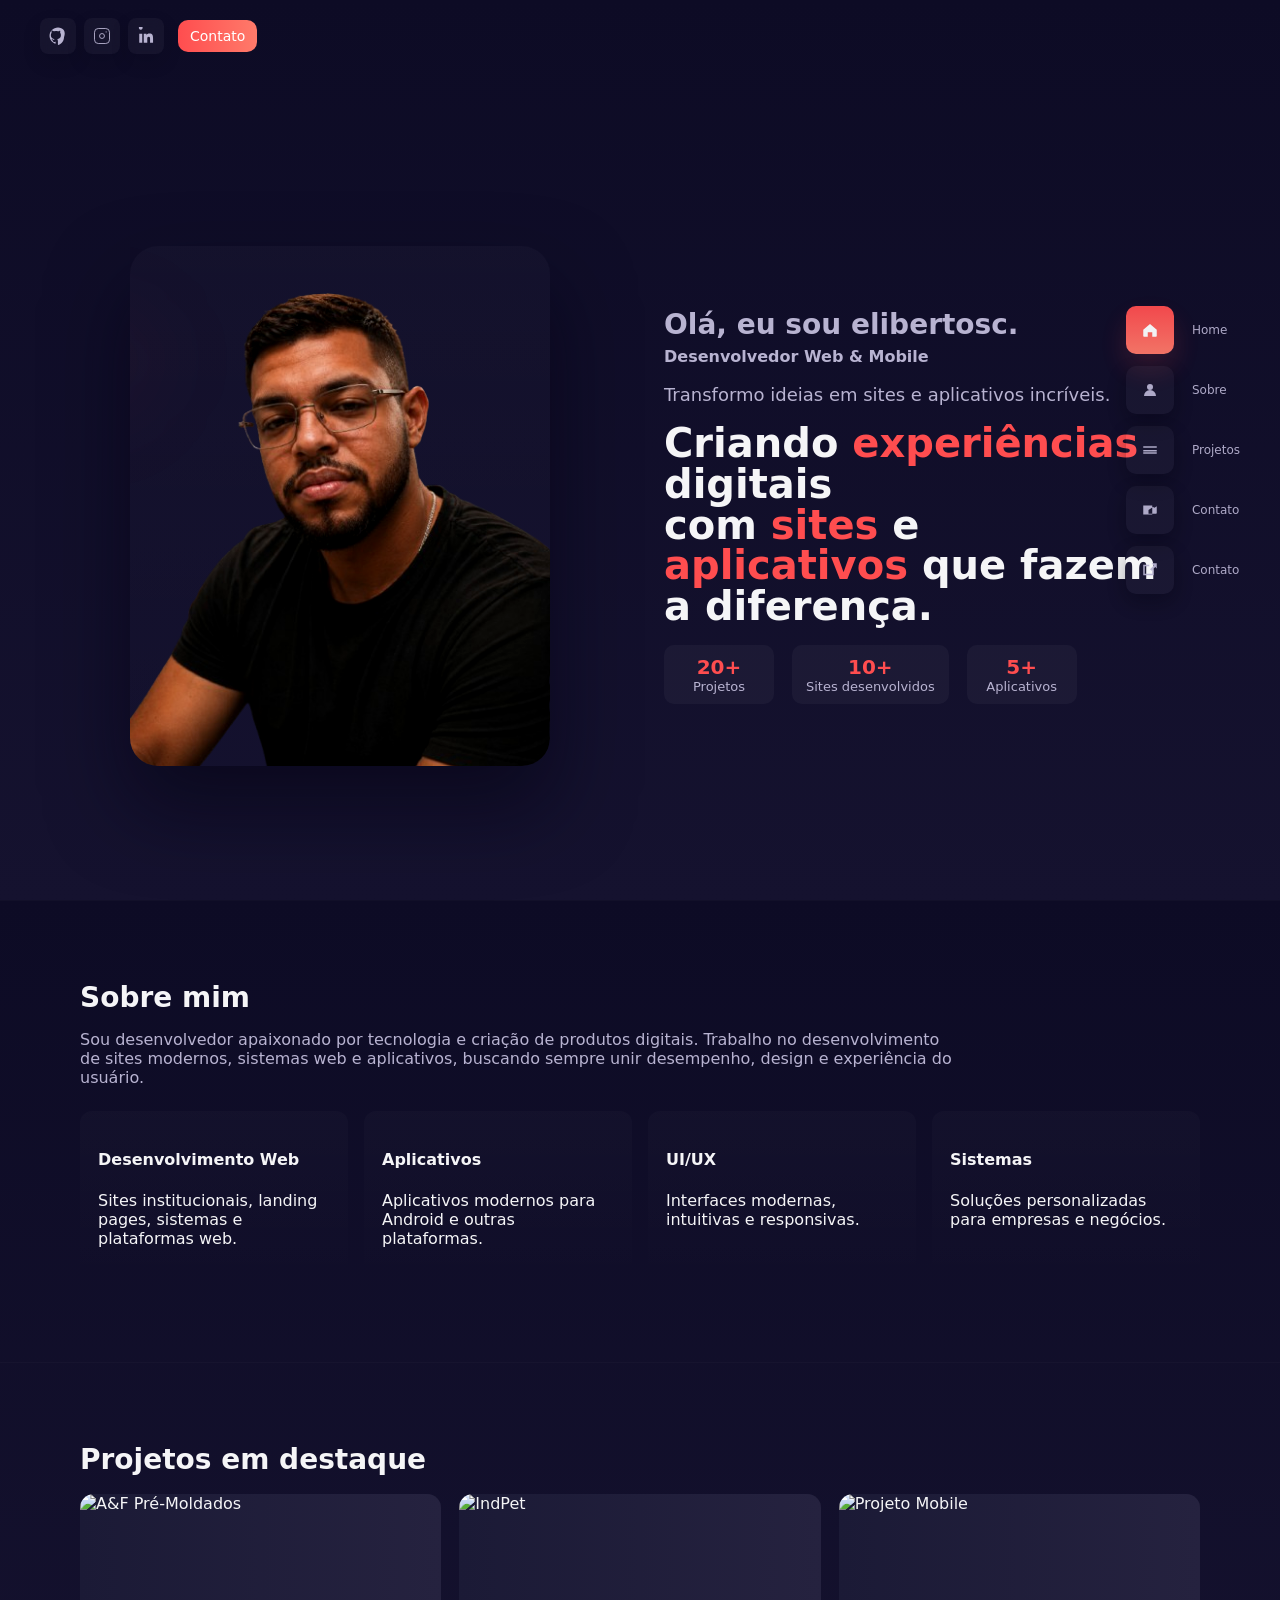
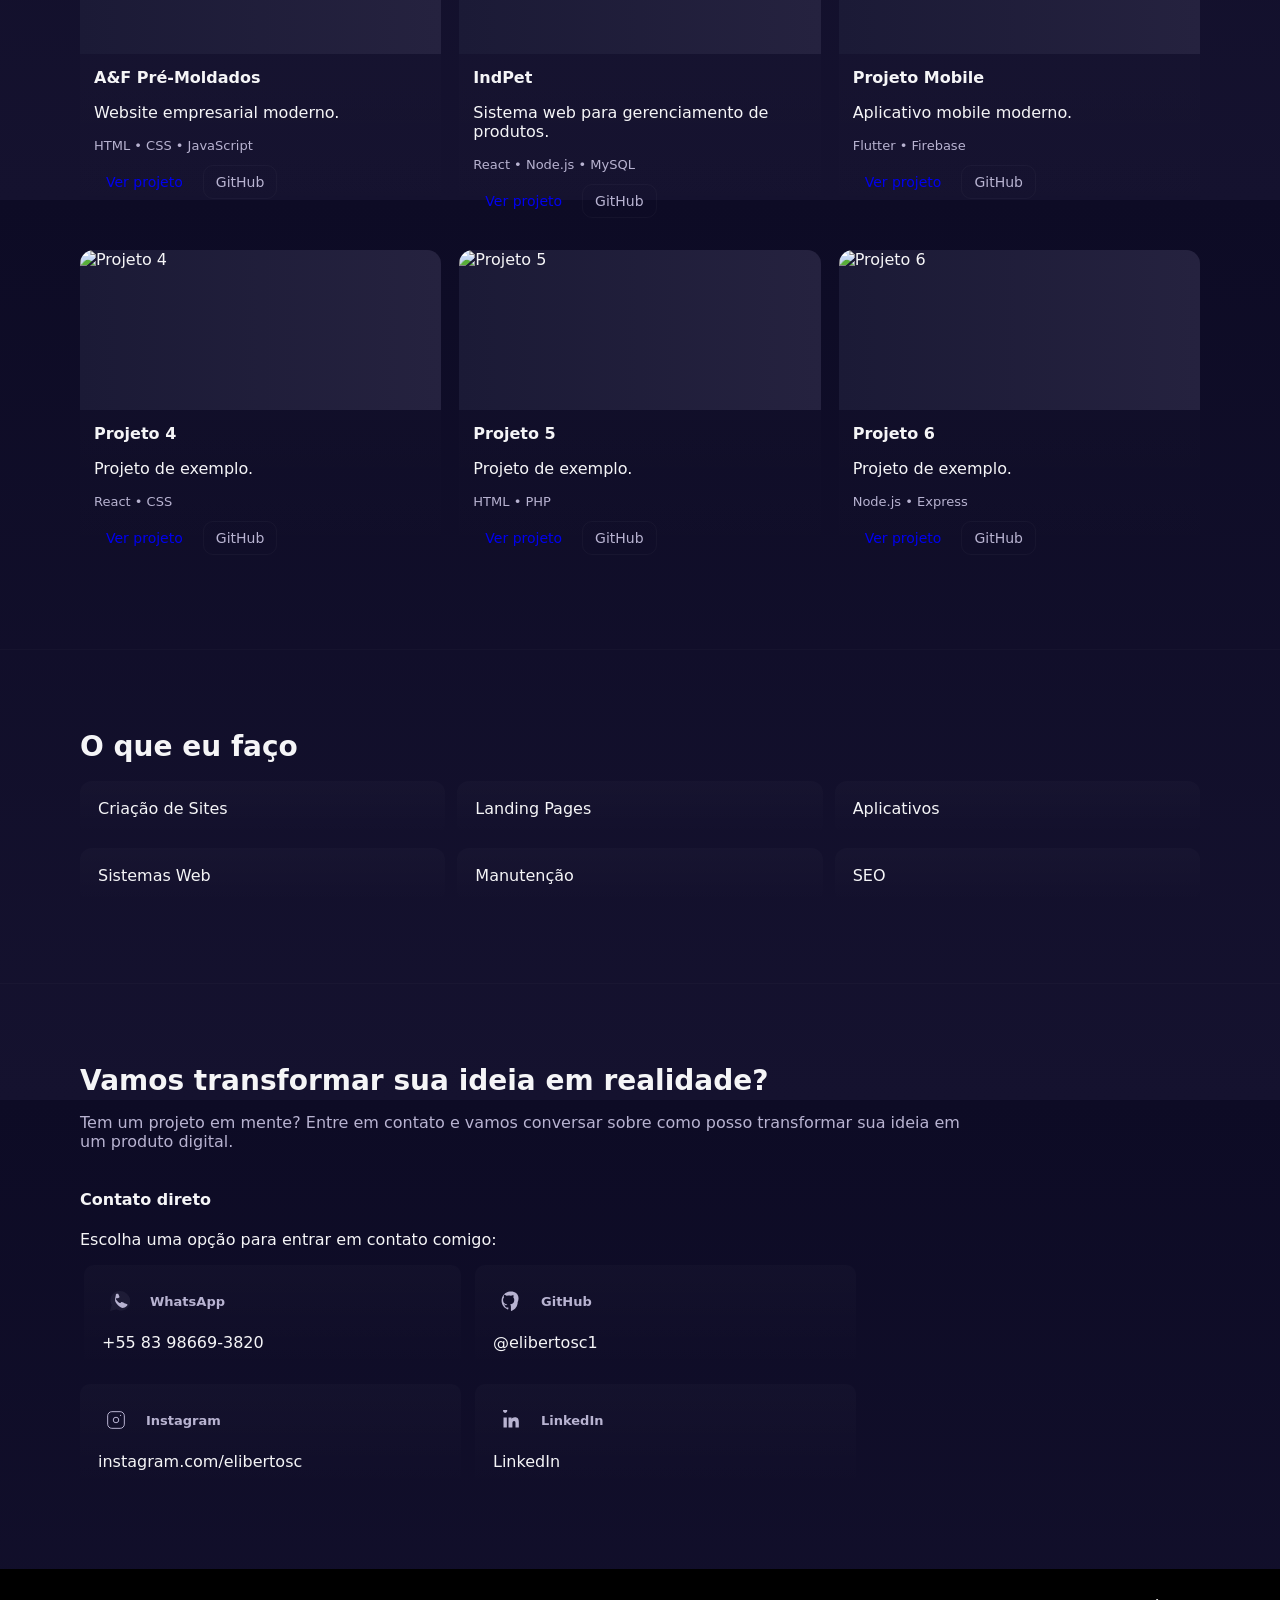
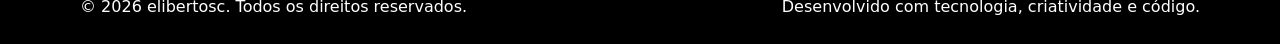
==== index.html @ f14c7ffb "Add files via upload" ====
<!doctype html>
<html lang="pt-BR">
<head>
  <meta charset="utf-8" />
  <meta name="viewport" content="width=device-width,initial-scale=1" />
  <title>elibertosc — Desenvolvedor Web & Mobile</title>
  <meta name="description" content="Portfólio de elibertosc — desenvolvimento web e mobile. Sites, aplicações e soluções digitais." />
  <link rel="icon" href="assets/favicon.ico">
  <link rel="stylesheet" href="style.css?v=1.1">
</head>
<body>
  <!-- Top bar / social -->
  <header class="topbar">
    
      <nav class="socials" aria-label="Redes sociais">
      <!-- Editar links no script.js ou diretamente aqui -->
      <a href="https://github.com/elibertosc1" class="icon" id="github" aria-label="GitHub">
        <svg width="18" height="18" viewBox="0 0 24 24" fill="none" xmlns="http://www.w3.org/2000/svg">
          <path d="M12 .5C5.6.5.7 5.4.7 11.8c0 4.8 3.1 8.9 7.4 10.4.5.1.7-.2.7-.5v-1.9c-3 .6-3.7-1.3-3.7-1.3-.5-1.3-1.2-1.7-1.2-1.7-1-.7.1-.7.1-.7 1.1.1 1.7 1.1 1.7 1.1 1 .1 1.5-.8 1.8-1.2-2.4-.3-5-1.2-5-5.4 0-1.2.4-2.1 1.1-2.9-.1-.3-.5-1.5.1-3.1 0 0 .9-.3 2.9 1.1a9.9 9.9 0 012.6-.4c.9 0 1.8.1 2.6.4 2-.1 2.9-1.1 2.9-1.1.6 1.6.2 2.8.1 3.1.7.8 1.1 1.7 1.1 2.9 0 4.2-2.6 5.1-5 5.4.6.5 1 1.5 1 3v4.4c0 .3.2.6.7.5 4.3-1.5 7.4-5.6 7.4-10.4C23.3 5.4 18.4.5 12 .5z" fill="currentColor"/>
        </svg>
        <span class="sr-only">GitHub</span>
      </a>
      <a href="https://instagram.com/elibertosc" class="icon" id="instagram" aria-label="Instagram">
        <svg width="18" height="18" viewBox="0 0 24 24" fill="none" xmlns="http://www.w3.org/2000/svg">
          <path d="M7 2h10a5 5 0 015 5v10a5 5 0 01-5 5H7a5 5 0 01-5-5V7a5 5 0 015-5z" stroke="currentColor" stroke-width="1.2" fill="none"/>
          <path d="M12 8.7a3.3 3.3 0 100 6.6 3.3 3.3 0 000-6.6z" stroke="currentColor" stroke-width="1.2" fill="none"/>
          <circle cx="17.5" cy="6.5" r=".7" fill="currentColor"/>
        </svg>
        <span class="sr-only">Instagram</span>
      </a>
      <a href="#" class="icon" id="linkedin" aria-label="LinkedIn">
        <svg width="18" height="18" viewBox="0 0 24 24" fill="none" xmlns="http://www.w3.org/2000/svg">
          <path d="M4.98 3.5a2.5 2.5 0 11.02 0zM3 9h4v12H3z" fill="currentColor"/>
          <path d="M9 9h3.6v1.6h.1c.5-.9 1.9-1.8 3.9-1.8 4.1 0 4.8 2.7 4.8 6.1V21h-4v-5.1c0-1.2 0-2.8-1.7-2.8-1.7 0-2 1.3-2 2.7V21H9V9z" fill="currentColor"/>
        </svg>
        <span class="sr-only">LinkedIn</span>
      </a>
      <a href="#contact" class="btn primary small" id="contactBtn">Contato</a>
    </nav>
  </header>

  <!-- Vertical navigation (right) -->
  <nav class="vertical-nav" id="verticalNav">
    <ul>
      <li data-target="home" class="active">
        <div class="nav-glass">
          <span class="nav-icon" aria-hidden="true">
            <!-- Home SVG -->
            <svg width="18" height="18" viewBox="0 0 24 24" fill="none" xmlns="http://www.w3.org/2000/svg">
              <path d="M3 11.5L12 4l9 7.5V20a1 1 0 01-1 1h-5v-6H9v6H4a1 1 0 01-1-1v-8.5z" fill="currentColor"/>
            </svg>
          </span>
        </div>
        <span class="label">Home</span>
      </li>
      <li data-target="about">
        <div class="nav-glass">
          <span class="nav-icon" aria-hidden="true">
            <!-- User SVG -->
            <svg width="18" height="18" viewBox="0 0 24 24" fill="none" xmlns="http://www.w3.org/2000/svg">
              <path d="M12 12a4 4 0 100-8 4 4 0 000 8zM4 20a8 8 0 0116 0" fill="currentColor"/>
            </svg>
          </span>
        </div>
        <span class="label">Sobre</span>
      </li>
      <li data-target="projects">
        <div class="nav-glass">
          <span class="nav-icon" aria-hidden="true">
            <!-- Projects SVG -->
            <svg width="18" height="18" viewBox="0 0 24 24" fill="none" xmlns="http://www.w3.org/2000/svg">
              <path d="M3 7h18v2H3V7zm0 8h18v2H3v-2zM3 12h18v2H3v-2z" fill="currentColor"/>
            </svg>
          </span>
        </div>
        <span class="label">Projetos</span>
      </li>
      <li data-target="contact">
        <div class="nav-glass">
          <span class="nav-icon" aria-hidden="true">
            <!-- Contact SVG -->
            <svg width="18" height="18" viewBox="0 0 24 24" fill="none" xmlns="http://www.w3.org/2000/svg">
              <path d="M21 8V7l-3 2-2-1-6 4v5h10a1 1 0 001-1v-6zM3 6h12v12H3z" fill="currentColor"/>
            </svg>
          </span>
        </div>
        <span class="label">Contato</span>
      </li>
      <li data-target="contact">
        <div class="nav-glass">
          <span class="nav-icon" aria-hidden="true">
            <!-- External SVG (duplicate contact) -->
            <svg width="18" height="18" viewBox="0 0 24 24" fill="none" xmlns="http://www.w3.org/2000/svg">
              <path d="M14 3h7v7l-2-2-5 5-2-2 5-5-2-2zM3 5h8v2H5v10h10v-6h2v8H3V5z" fill="currentColor"/>
            </svg>
          </span>
        </div>
        <span class="label">Contato</span>
      </li>
    </ul>
    <button class="nav-toggle" id="navToggle">≡</button>
  </nav>

  <main>
    <!-- HERO -->
    <section id="home" class="hero">
      <div class="hero-left">
        <!-- Coloque aqui sua foto: substitua assets/images/dev-photo.svg pela sua foto (mesmo nome preferido). -->
      <div class="photo-wrap">
        <img src="assets/images/foto2.png" alt="Foto de elibertosc" id="devPhoto">
      </div>
      </div>
      <div class="hero-right">
        <h1 class="hello">Olá, eu sou <strong>elibertosc</strong>.</h1>
        <h2 class="subtitle">Desenvolvedor Web & Mobile</h2>
        <p class="lead">Transformo ideias em sites e aplicativos incríveis.</p>

        <h3 class="impact">Criando <span class="accent">experiências</span> digitais<br>com <span class="accent">sites</span> e <span class="accent">aplicativos</span> que fazem a diferença.</h3>

        <!-- CTAs removed as requested -->

        <div class="counters">
          <div class="counter" data-target="20"><strong class="num">20+</strong><span>Projetos</span></div>
          <div class="counter" data-target="10"><strong class="num">10+</strong><span>Sites desenvolvidos</span></div>
          <div class="counter" data-target="5"><strong class="num">5+</strong><span>Aplicativos</span></div>
        </div>
      </div>
    </section>

    <!-- ABOUT -->
    <section id="about" class="section about">
      <h2 class="section-title">Sobre mim</h2>
      <p class="section-lead">Sou desenvolvedor apaixonado por tecnologia e criação de produtos digitais. Trabalho no desenvolvimento de sites modernos, sistemas web e aplicativos, buscando sempre unir desempenho, design e experiência do usuário.</p>

      <div class="about-cards">
        <article class="card">
          <h4>Desenvolvimento Web</h4>
          <p>Sites institucionais, landing pages, sistemas e plataformas web.</p>
        </article>
        <article class="card">
          <h4>Aplicativos</h4>
          <p>Aplicativos modernos para Android e outras plataformas.</p>
        </article>
        <article class="card">
          <h4>UI/UX</h4>
          <p>Interfaces modernas, intuitivas e responsivas.</p>
        </article>
        <article class="card">
          <h4>Sistemas</h4>
          <p>Soluções personalizadas para empresas e negócios.</p>
        </article>
      </div>
    </section>

    <!-- SKILLS removed as requested -->

    <!-- PROJECTS -->
    <section id="projects" class="section projects">
      <h2 class="section-title">Projetos em destaque</h2>
      <div class="projects-grid">
        <!-- Projetos de exemplo - edite facilmente -->
        <article class="project-card">
          <img src="assets/images/project-1.svg" alt="A&F Pré-Moldados" loading="lazy">
          <div class="project-body">
            <h4>A&F Pré-Moldados</h4>
            <p>Website empresarial moderno.</p>
            <div class="tech">HTML • CSS • JavaScript</div>
            <div class="project-actions">
              <a href="#" class="btn small">Ver projeto</a>
              <a href="#" class="btn ghost small">GitHub</a>
            </div>
          </div>
        </article>

        <article class="project-card">
          <img src="assets/images/project-2.svg" alt="IndPet" loading="lazy">
          <div class="project-body">
            <h4>IndPet</h4>
            <p>Sistema web para gerenciamento de produtos.</p>
            <div class="tech">React • Node.js • MySQL</div>
            <div class="project-actions">
              <a href="#" class="btn small">Ver projeto</a>
              <a href="#" class="btn ghost small">GitHub</a>
            </div>
          </div>
        </article>

        <article class="project-card">
          <img src="assets/images/project-3.svg" alt="Projeto Mobile" loading="lazy">
          <div class="project-body">
            <h4>Projeto Mobile</h4>
            <p>Aplicativo mobile moderno.</p>
            <div class="tech">Flutter • Firebase</div>
            <div class="project-actions">
              <a href="#" class="btn small">Ver projeto</a>
              <a href="#" class="btn ghost small">GitHub</a>
            </div>
          </div>
        </article>

        <article class="project-card">
          <img src="assets/images/project-4.svg" alt="Projeto 4" loading="lazy">
          <div class="project-body">
            <h4>Projeto 4</h4>
            <p>Projeto de exemplo.</p>
            <div class="tech">React • CSS</div>
            <div class="project-actions">
              <a href="#" class="btn small">Ver projeto</a>
              <a href="#" class="btn ghost small">GitHub</a>
            </div>
          </div>
        </article>

        <article class="project-card">
          <img src="assets/images/project-5.svg" alt="Projeto 5" loading="lazy">
          <div class="project-body">
            <h4>Projeto 5</h4>
            <p>Projeto de exemplo.</p>
            <div class="tech">HTML • PHP</div>
            <div class="project-actions">
              <a href="#" class="btn small">Ver projeto</a>
              <a href="#" class="btn ghost small">GitHub</a>
            </div>
          </div>
        </article>

        <article class="project-card">
          <img src="assets/images/project-6.svg" alt="Projeto 6" loading="lazy">
          <div class="project-body">
            <h4>Projeto 6</h4>
            <p>Projeto de exemplo.</p>
            <div class="tech">Node.js • Express</div>
            <div class="project-actions">
              <a href="#" class="btn small">Ver projeto</a>
              <a href="#" class="btn ghost small">GitHub</a>
            </div>
          </div>
        </article>

      </div>
    </section>

    <!-- EXPERIENCE removed as requested -->

    <!-- SERVICES -->
    <section id="services" class="section services">
      <h2 class="section-title">O que eu faço</h2>
      <div class="services-grid">
        <div class="service card">Criação de Sites</div>
        <div class="service card">Landing Pages</div>
        <div class="service card">Aplicativos</div>
        <div class="service card">Sistemas Web</div>
        <div class="service card">Manutenção</div>
        <div class="service card">SEO</div>
      </div>
    </section>

    <!-- CONTACT -->
    <section id="contact" class="section contact">
      <h2 class="section-title">Vamos transformar sua ideia em realidade?</h2>
      <p class="section-lead">Tem um projeto em mente? Entre em contato e vamos conversar sobre como posso transformar sua ideia em um produto digital.</p>

      <div class="contact-wrap">
        <div class="contact-links">
          <h4>Contato direto</h4>
          <p>Escolha uma opção para entrar em contato comigo:</p>
          <div class="contact-buttons">
            <ul class="contacts-list">
              <li class="contact-item whatsapp">
                <a class="contact-link" href="https://wa.me/5583986693820" aria-label="WhatsApp: +55 83 98669-3820">
                  <div class="contact-head">
                    <span class="contact-icon" aria-hidden="true">
                      <!-- WhatsApp SVG -->
                      <svg width="20" height="20" viewBox="0 0 24 24" fill="none" xmlns="http://www.w3.org/2000/svg">
                        <path d="M20.5 3.5C18.2 1.2 15.1 0 11.7 0 5.5 0 .6 4.9 .6 11.1c0 1.9.5 3.7 1.6 5.3L0 24l7.9-2.1c1.5 1 3.3 1.6 5.3 1.6 6.2 0 11.1-4.9 11.1-11.1 0-3.4-1.2-6.5-3.9-8.9z" fill="currentColor" opacity=".08"/>
                        <path d="M17.2 14.6c-.4-.2-2.4-1.2-2.8-1.3-.4-.1-.7-.2-1 .2l-1 .9c-.1.1-.3.2-.5.1-1-.5-3-1.7-4.9-4.6-.4-.6.4-1.1.9-1.3.3-.1.6-.1.9 0 .3 0 .6.1.8.1.2 0 .4-.1.5-.2.1-.1 1-.8 1.1-.9.2-.2.3-.4.1-.8-.1-.3-.9-2.1-1.2-2.9-.3-.8-.6-.7-.9-.7-.2 0-.5 0-.7 0-.3 0-.9.1-1.4.6C6.9 6.3 6 8.4 6 10.6c0 2.2 1.4 4.6 3.9 6.9 2.6 2.4 4.6 3.1 6.8 2.6 2.2-.5 3.5-2.1 3.9-2.6.4-.6.4-1 .3-1.2-.1-.2-.4-.4-.8-.6z" fill="currentColor"/>
                      </svg>
                    </span>
                    <div class="contact-label">WhatsApp</div>
                  </div>
                  <div class="contact-value">+55 83 98669-3820</div>
                </a>
              </li>

              <li class="contact-item">
                <a class="contact-link" href="https://github.com/elibertosc1" aria-label="GitHub: elibertosc1">
                  <div class="contact-head">
                    <span class="contact-icon" aria-hidden="true">
                      <!-- GitHub SVG -->
                      <svg width="20" height="20" viewBox="0 0 24 24" fill="none" xmlns="http://www.w3.org/2000/svg">
                        <path d="M12 .5C5.6.5.7 5.4.7 11.8c0 4.8 3.1 8.9 7.4 10.4.5.1.7-.2.7-.5v-1.9c-3 .6-3.7-1.3-3.7-1.3-.5-1.3-1.2-1.7-1.2-1.7-1-.7.1-.7.1-.7 1.1.1 1.7 1.1 1.7 1.1 1 .1 1.5-.8 1.8-1.2-2.4-.3-5-1.2-5-5.4 0-1.2.4-2.1 1.1-2.9-.1-.3-.5-1.5.1-3.1 0 0 .9-.3 2.9 1.1a9.9 9.9 0 012.6-.4c.9 0 1.8.1 2.6.4 2-.1 2.9-1.1 2.9-1.1.6 1.6.2 2.8.1 3.1.7.8 1.1 1.7 1.1 2.9 0 4.2-2.6 5.1-5 5.4.6.5 1 1.5 1 3v4.4c0 .3.2.6.7.5 4.3-1.5 7.4-5.6 7.4-10.4C23.3 5.4 18.4.5 12 .5z" fill="currentColor"/>
                      </svg>
                    </span>
                    <div class="contact-label">GitHub</div>
                  </div>
                  <div class="contact-value">@elibertosc1</div>
                </a>
              </li>

              <li class="contact-item">
                <a class="contact-link" href="https://instagram.com/elibertosc" aria-label="Instagram: instagram.com/elibertosc">
                  <div class="contact-head">
                    <span class="contact-icon" aria-hidden="true">
                      <!-- Instagram SVG -->
                      <svg width="20" height="20" viewBox="0 0 24 24" fill="none" xmlns="http://www.w3.org/2000/svg">
                        <path d="M7 2h10a5 5 0 015 5v10a5 5 0 01-5 5H7a5 5 0 01-5-5V7a5 5 0 015-5z" stroke="currentColor" stroke-width="1.2" fill="none"/>
                        <path d="M12 8.7a3.3 3.3 0 100 6.6 3.3 3.3 0 000-6.6z" stroke="currentColor" stroke-width="1.2" fill="none"/>
                        <circle cx="17.5" cy="6.5" r=".7" fill="currentColor"/>
                      </svg>
                    </span>
                    <div class="contact-label">Instagram</div>
                  </div>
                  <div class="contact-value">instagram.com/elibertosc</div>
                </a>
              </li>

              <li class="contact-item">
                <a class="contact-link" href="#" aria-label="LinkedIn">
                  <div class="contact-head">
                    <span class="contact-icon" aria-hidden="true">
                      <!-- LinkedIn SVG -->
                      <svg width="20" height="20" viewBox="0 0 24 24" fill="none" xmlns="http://www.w3.org/2000/svg">
                        <path d="M4.98 3.5a2.5 2.5 0 11.02 0zM3 9h4v12H3z" fill="currentColor"/>
                        <path d="M9 9h3.6v1.6h.1c.5-.9 1.9-1.8 3.9-1.8 4.1 0 4.8 2.7 4.8 6.1V21h-4v-5.1c0-1.2 0-2.8-1.7-2.8-1.7 0-2 1.3-2 2.7V21H9V9z" fill="currentColor"/>
                      </svg>
                    </span>
                    <div class="contact-label">LinkedIn</div>
                  </div>
                  <div class="contact-value">LinkedIn</div>
                </a>
              </li>

              
            </ul>
          </div>
          
        </div>
      </div>
    </section>

  </main>

  <footer class="site-footer">
    <div>© 2026 elibertosc. Todos os direitos reservados.</div>
    <div>Desenvolvido com tecnologia, criatividade e código.</div>
  </footer>

  <script src="script.js"></script>
</body>
</html>
---- style.css ----
:root{
  --bg:#0D0B25;
  --bg-2:#15122F;
  --text:#F5F5F7;
  --muted:#B8B3D1;
  --accent:#FF4D4F; /* coral/red */
  --glass: rgba(255,255,255,0.04);
}
*{box-sizing:border-box}
html,body{height:100%;margin:0;font-family:Inter,system-ui,Segoe UI,Roboto,Helvetica,Arial;background:linear-gradient(180deg,var(--bg),var(--bg-2));color:var(--text);-webkit-font-smoothing:antialiased}
.topbar{display:flex;justify-content:space-between;align-items:center;padding:18px 40px;position:relative;z-index:40}
.topbar .brand{font-weight:700;letter-spacing:0.4px}
.socials{display:flex;gap:8px;align-items:center}
.socials .icon{color:var(--muted);text-decoration:none;font-size:13px;display:inline-flex;align-items:center;justify-content:center;width:36px;height:36px;border-radius:8px;background:var(--glass);backdrop-filter:blur(6px);-webkit-backdrop-filter:blur(6px);box-shadow:0 8px 18px rgba(3,4,18,0.16);padding:6px}
.socials .icon svg{width:18px;height:18px}
.sr-only{position:absolute!important;height:1px;width:1px;overflow:hidden;clip:rect(1px,1px,1px,1px);white-space:nowrap}
.socials .btn{margin-left:6px}

/* Vertical nav */
.vertical-nav{position:fixed;right:24px;top:50%;transform:translateY(-50%);z-index:50;background:transparent;padding:8px;border-radius:28px}
.vertical-nav ul{list-style:none;margin:0;padding:8px;display:flex;flex-direction:column;gap:12px}
.vertical-nav li{display:flex;align-items:center;gap:10px;cursor:pointer;transition:all .28s ease;opacity:0.95}
.vertical-nav li:hover{opacity:1}
.nav-glass{width:48px;height:48px;border-radius:10px;display:inline-flex;align-items:center;justify-content:center;background:var(--glass);backdrop-filter:blur(6px);-webkit-backdrop-filter:blur(6px);box-shadow:0 8px 20px rgba(3,4,18,0.35);transition:all .18s ease}
.nav-icon{display:inline-flex;align-items:center;justify-content:center;color:var(--muted)}
.vertical-nav .label{font-size:12px;color:var(--muted);padding-left:8px;opacity:1;transition:opacity .18s ease,transform .18s ease;transform:none}
.vertical-nav li.active .nav-glass{background:linear-gradient(180deg,var(--accent),#ff7a6a);box-shadow:0 14px 30px rgba(255,77,79,0.18)}
.vertical-nav li.active .nav-icon{color:#fff}
.vertical-nav li:hover .nav-glass{transform:translateY(-4px);background:linear-gradient(180deg,rgba(255,255,255,0.03),transparent)}
.vertical-nav li:hover .nav-icon{color:var(--accent)}
.vertical-nav li:hover .label{opacity:1;transform:translateX(0)}
.vertical-nav .nav-toggle{display:none}

/* HERO */
.hero{display:grid;grid-template-columns:520px 1fr;gap:40px;padding:120px 80px 80px;align-items:center;min-height:92vh}
.hero-left{display:flex;justify-content:center;align-items:center}
.photo-wrap{position:relative;width:420px;height:520px;border-radius:28px;overflow:hidden;box-shadow:0 40px 80px rgba(5,4,20,.6);background:linear-gradient(180deg,rgba(255,255,255,0.02),transparent)}
.photo-wrap picture, .photo-wrap img{display:block;width:100%;height:100%}
.photo-wrap img{width:100%;height:100%;object-fit:cover;display:block;transform:translateY(0);transition:transform .8s ease,filter .4s ease,opacity .4s ease}
.photo-wrap img.processed{filter:contrast(1.04) saturate(1.06) brightness(1.02);opacity:1}
.photo-mask{position:absolute;inset:0;border-radius:28px;pointer-events:none;background:linear-gradient(180deg,rgba(10,8,30,0),rgba(5,4,20,0.22));mix-blend-mode:multiply}
.photo-wrap::after{content:'';position:absolute;left:-20%;top:10%;width:60%;height:60%;background:radial-gradient(circle at 20% 20%, rgba(255,77,79,0.06), transparent 30%);filter:blur(42px);transform:translateZ(0);pointer-events:none}
.photo-glow{position:absolute;inset:auto  -60px -40px auto;width:220px;height:220px;background:radial-gradient(circle at 30% 30%, rgba(255,77,79,0.12), transparent 40%);filter:blur(28px);pointer-events:none}

.hero-right{padding:24px}
.hello{font-size:28px;margin:0;color:var(--muted)}
.subtitle{font-size:16px;margin:6px 0 16px;color:var(--muted)}
.lead{font-size:18px;color:var(--muted);max-width:520px}
.impact{font-size:40px;line-height:1.02;margin:18px 0;font-weight:700}
.impact .accent{color:var(--accent)}

.hero-cta{display:flex;gap:14px;margin:20px 0}
.btn{display:inline-flex;align-items:center;gap:8px;padding:12px 18px;border-radius:10px;text-decoration:none;cursor:pointer;border:none}
.btn.primary{background:linear-gradient(90deg,var(--accent),#ff7a6a);color:#fff}
.btn.outline{background:transparent;border:1px solid rgba(255,255,255,0.06);color:var(--text)}
.btn.small{padding:8px 12px;font-size:14px}
.btn.ghost{background:transparent;color:var(--muted);border:1px solid rgba(255,255,255,0.03)}

.counters{display:flex;gap:18px;margin-top:16px}
.counter{background:var(--glass);padding:10px 14px;border-radius:10px;text-align:center;min-width:110px}
.counter .num{display:block;font-size:20px;color:var(--accent)}
.counter span{display:block;color:var(--muted);font-size:13px}

/* SECTIONS */
.section{padding:80px 80px;border-top:1px solid rgba(255,255,255,0.02)}
.section-title{font-size:28px;margin:0 0 14px}
.section-lead{color:var(--muted);max-width:880px}

.about-cards{display:grid;grid-template-columns:repeat(4,1fr);gap:16px;margin-top:24px}
.card{background:linear-gradient(180deg,rgba(255,255,255,0.02),transparent);padding:18px;border-radius:12px}

.skills-grid{display:flex;flex-wrap:wrap;gap:12px;margin-top:20px}
.skill{background:rgba(255,255,255,0.03);padding:10px 12px;border-radius:10px;color:var(--muted)}

.projects-grid{display:grid;grid-template-columns:repeat(3,1fr);gap:18px;margin-top:18px}
.project-card{background:linear-gradient(180deg,rgba(255,255,255,0.02),transparent);border-radius:14px;overflow:hidden;display:flex;flex-direction:column}
.project-card img{width:100%;height:160px;object-fit:cover;background:linear-gradient(90deg,#1b1a36,#25223f)}
.project-body{padding:14px}
.project-body h4{margin:0 0 6px}
.tech{color:var(--muted);font-size:13px;margin-top:8px}
.project-actions{display:flex;gap:8px;margin-top:12px}

.timeline{display:flex;flex-direction:column;gap:14px}
.timeline-item{background:linear-gradient(180deg,rgba(255,255,255,0.02),transparent);padding:14px;border-radius:10px}
.period{font-weight:700;color:var(--muted)}
.role{font-size:16px;margin-top:6px}

.services-grid{display:grid;grid-template-columns:repeat(3,1fr);gap:12px;margin-top:18px}
.service.card{padding:18px;border-radius:12px}

.contact-wrap{display:grid;grid-template-columns:1fr 320px;gap:24px;margin-top:18px}
.contact-form label{display:block;margin-bottom:10px}
.contact-form input,.contact-form textarea{width:100%;padding:10px;border-radius:8px;border:1px solid rgba(255,255,255,0.04);background:transparent;color:var(--text)}

/* Contacts list (vertical, professional) */
.contacts-list{list-style:none;margin:12px 0 0;padding:0;display:flex;flex-direction:column;gap:12px}
.contact-item{background:transparent;padding:0;border-radius:10px}
.contact-item.whatsapp{border-left:4px solid transparent}
.contact-link{display:flex;flex-direction:column;gap:8px;padding:14px;border-radius:10px;background:linear-gradient(180deg,rgba(255,255,255,0.02),transparent);transition:all .2s ease;color:inherit;text-decoration:none}
.contact-link{opacity:0;transform:translateY(10px)}
.contact-link:hover{transform:translateY(-4px);box-shadow:0 12px 30px rgba(3,4,18,0.45);background:linear-gradient(180deg,rgba(255,77,79,0.03),transparent)}
.contact-link.in-view{opacity:1;transform:translateY(0);transition:opacity .5s ease,transform .45s cubic-bezier(.2,.9,.3,1)}
.contact-link:hover .contact-icon{color:var(--accent)}
.contact-head{display:flex;align-items:center;gap:12px}
.contact-icon{display:inline-flex;align-items:center;justify-content:center;width:36px;height:36px;color:var(--muted);font-size:18px}
.contact-label{font-size:13px;color:var(--muted);font-weight:700}
.contact-value{font-size:16px;color:var(--text);margin-top:6px}
.contact-value a{color:var(--text);text-decoration:none}
.contact-value a:hover{color:var(--accent);text-decoration:underline}

@media(max-width:980px){
  .contact-wrap{grid-template-columns:1fr}
}

/* Wide screens: two-column contacts list */
@media(min-width:1200px){
  .contacts-list{display:grid;grid-template-columns:repeat(2, minmax(0,1fr));gap:14px}
  .contact-link{padding:18px}
}

.site-footer{padding:28px 80px;background:#000;color:#fff;display:flex;justify-content:space-between}

/* small screens */
@media(max-width:980px){
  .hero{grid-template-columns:1fr;gap:20px;padding:120px 28px 60px}
  .photo-wrap{width:320px;height:420px;margin:0 auto}
  .about-cards{grid-template-columns:repeat(2,1fr)}
  .projects-grid{grid-template-columns:repeat(2,1fr)}
  .services-grid{grid-template-columns:repeat(2,1fr)}
  .vertical-nav{right:10px}
}
@media(max-width:640px){
  .topbar{padding:12px}
  .vertical-nav{display:none}
  .nav-toggle{display:block}
  .about-cards{grid-template-columns:1fr}
  .projects-grid{grid-template-columns:1fr}
  .hero-left{order:2}
  .hero-right{order:1}
  .photo-wrap{width:240px;height:300px}
  .contact-wrap{grid-template-columns:1fr}
}

/* animations */
.in-view{opacity:1;transform:none}
.photo-wrap img{transform:translateY(8px)}
.photo-wrap img.in-view{transform:translateY(0)}

/* subtle focus states */
button:focus, a:focus{outline:2px solid rgba(255,77,79,0.14);outline-offset:3px}
/* Better visible focus for keyboard users */
:focus-visible{outline:3px solid rgba(255,77,79,0.18);outline-offset:3px;border-radius:6px}
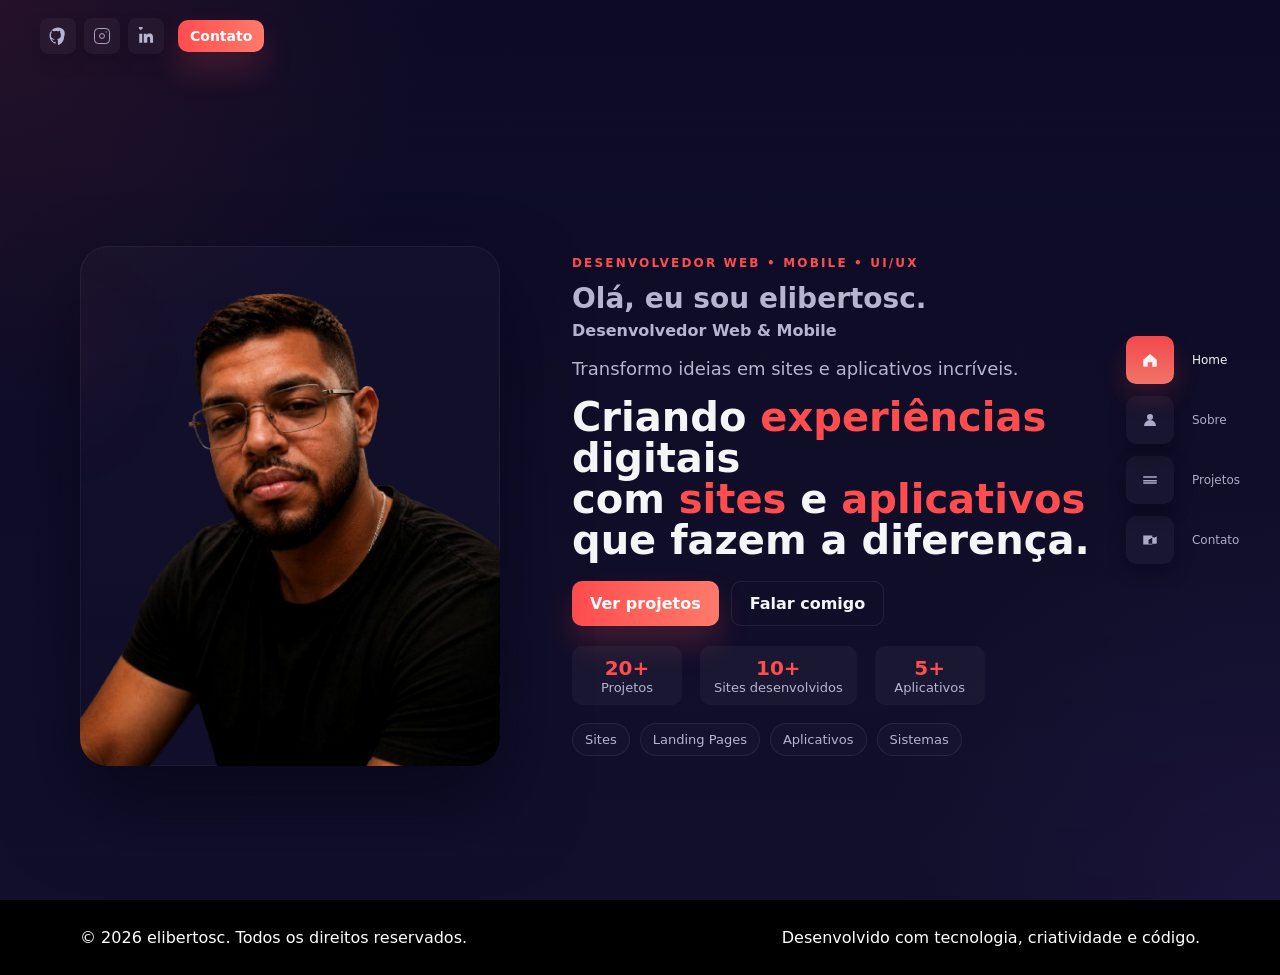
==== commit d41f6f51: "Add files via upload" ====
--- a/index.html
+++ b/index.html
@@ -5,8 +5,8 @@
   <meta name="viewport" content="width=device-width,initial-scale=1" />
   <title>elibertosc — Desenvolvedor Web & Mobile</title>
   <meta name="description" content="Portfólio de elibertosc — desenvolvimento web e mobile. Sites, aplicações e soluções digitais." />
-  <link rel="icon" href="assets/favicon.ico">
-  <link rel="stylesheet" href="style.css?v=1.1">
+  <link rel="icon" href="assets/images/dev.ico" type="image/x-icon" />
+  <link rel="stylesheet" href="style.css?v=1.3">
 </head>
 <body>
   <!-- Top bar / social -->
@@ -35,70 +35,69 @@
         </svg>
         <span class="sr-only">LinkedIn</span>
       </a>
-      <a href="#contact" class="btn primary small" id="contactBtn">Contato</a>
+      <a href="contact.html" class="btn primary small" id="contactBtn">Contato</a>
     </nav>
   </header>
 
   <!-- Vertical navigation (right) -->
   <nav class="vertical-nav" id="verticalNav">
     <ul>
-      <li data-target="home" class="active">
-        <div class="nav-glass">
-          <span class="nav-icon" aria-hidden="true">
-            <!-- Home SVG -->
-            <svg width="18" height="18" viewBox="0 0 24 24" fill="none" xmlns="http://www.w3.org/2000/svg">
-              <path d="M3 11.5L12 4l9 7.5V20a1 1 0 01-1 1h-5v-6H9v6H4a1 1 0 01-1-1v-8.5z" fill="currentColor"/>
-            </svg>
-          </span>
-        </div>
-        <span class="label">Home</span>
+      <li class="active">
+        <a class="nav-link" href="index.html">
+          <div class="nav-glass">
+            <span class="nav-icon" aria-hidden="true">
+              <svg width="18" height="18" viewBox="0 0 24 24" fill="none" xmlns="http://www.w3.org/2000/svg">
+                <path d="M3 11.5L12 4l9 7.5V20a1 1 0 01-1 1h-5v-6H9v6H4a1 1 0 01-1-1v-8.5z" fill="currentColor"/>
+              </svg>
+            </span>
+          </div>
+          <span class="label">Home</span>
+        </a>
       </li>
-      <li data-target="about">
-        <div class="nav-glass">
-          <span class="nav-icon" aria-hidden="true">
-            <!-- User SVG -->
-            <svg width="18" height="18" viewBox="0 0 24 24" fill="none" xmlns="http://www.w3.org/2000/svg">
-              <path d="M12 12a4 4 0 100-8 4 4 0 000 8zM4 20a8 8 0 0116 0" fill="currentColor"/>
-            </svg>
-          </span>
-        </div>
-        <span class="label">Sobre</span>
+      <li>
+        <a class="nav-link" href="about.html">
+          <div class="nav-glass">
+            <span class="nav-icon" aria-hidden="true">
+              <svg width="18" height="18" viewBox="0 0 24 24" fill="none" xmlns="http://www.w3.org/2000/svg">
+                <path d="M12 12a4 4 0 100-8 4 4 0 000 8zM4 20a8 8 0 0116 0" fill="currentColor"/>
+              </svg>
+            </span>
+          </div>
+          <span class="label">Sobre</span>
+        </a>
       </li>
-      <li data-target="projects">
-        <div class="nav-glass">
-          <span class="nav-icon" aria-hidden="true">
-            <!-- Projects SVG -->
-            <svg width="18" height="18" viewBox="0 0 24 24" fill="none" xmlns="http://www.w3.org/2000/svg">
-              <path d="M3 7h18v2H3V7zm0 8h18v2H3v-2zM3 12h18v2H3v-2z" fill="currentColor"/>
-            </svg>
-          </span>
-        </div>
-        <span class="label">Projetos</span>
+      <li>
+        <a class="nav-link" href="projects.html">
+          <div class="nav-glass">
+            <span class="nav-icon" aria-hidden="true">
+              <svg width="18" height="18" viewBox="0 0 24 24" fill="none" xmlns="http://www.w3.org/2000/svg">
+                <path d="M3 7h18v2H3V7zm0 8h18v2H3v-2zM3 12h18v2H3v-2z" fill="currentColor"/>
+              </svg>
+            </span>
+          </div>
+          <span class="label">Projetos</span>
+        </a>
       </li>
-      <li data-target="contact">
-        <div class="nav-glass">
-          <span class="nav-icon" aria-hidden="true">
-            <!-- Contact SVG -->
-            <svg width="18" height="18" viewBox="0 0 24 24" fill="none" xmlns="http://www.w3.org/2000/svg">
-              <path d="M21 8V7l-3 2-2-1-6 4v5h10a1 1 0 001-1v-6zM3 6h12v12H3z" fill="currentColor"/>
-            </svg>
-          </span>
-        </div>
-        <span class="label">Contato</span>
-      </li>
-      <li data-target="contact">
-        <div class="nav-glass">
-          <span class="nav-icon" aria-hidden="true">
-            <!-- External SVG (duplicate contact) -->
-            <svg width="18" height="18" viewBox="0 0 24 24" fill="none" xmlns="http://www.w3.org/2000/svg">
-              <path d="M14 3h7v7l-2-2-5 5-2-2 5-5-2-2zM3 5h8v2H5v10h10v-6h2v8H3V5z" fill="currentColor"/>
-            </svg>
-          </span>
-        </div>
-        <span class="label">Contato</span>
+      <li>
+        <a class="nav-link" href="contact.html">
+          <div class="nav-glass">
+            <span class="nav-icon" aria-hidden="true">
+              <svg width="18" height="18" viewBox="0 0 24 24" fill="none" xmlns="http://www.w3.org/2000/svg">
+                <path d="M21 8V7l-3 2-2-1-6 4v5h10a1 1 0 001-1v-6zM3 6h12v12H3z" fill="currentColor"/>
+              </svg>
+            </span>
+          </div>
+          <span class="label">Contato</span>
+        </a>
       </li>
     </ul>
-    <button class="nav-toggle" id="navToggle">≡</button>
+    <button class="nav-toggle" id="navToggle" aria-label="Abrir menu" aria-expanded="false">
+      <span class="nav-toggle-icon" aria-hidden="true">
+        <span></span>
+        <span></span>
+        <span></span>
+      </span>
+    </button>
   </nav>
 
   <main>
@@ -111,229 +110,29 @@
       </div>
       </div>
       <div class="hero-right">
+        <p class="eyebrow">Desenvolvedor Web • Mobile • UI/UX</p>
         <h1 class="hello">Olá, eu sou <strong>elibertosc</strong>.</h1>
         <h2 class="subtitle">Desenvolvedor Web & Mobile</h2>
         <p class="lead">Transformo ideias em sites e aplicativos incríveis.</p>
 
         <h3 class="impact">Criando <span class="accent">experiências</span> digitais<br>com <span class="accent">sites</span> e <span class="accent">aplicativos</span> que fazem a diferença.</h3>
 
-        <!-- CTAs removed as requested -->
+        <div class="hero-actions">
+          <a href="projects.html" class="btn primary">Ver projetos</a>
+          <a href="contact.html" class="btn outline">Falar comigo</a>
+        </div>
 
         <div class="counters">
           <div class="counter" data-target="20"><strong class="num">20+</strong><span>Projetos</span></div>
           <div class="counter" data-target="10"><strong class="num">10+</strong><span>Sites desenvolvidos</span></div>
           <div class="counter" data-target="5"><strong class="num">5+</strong><span>Aplicativos</span></div>
         </div>
-      </div>
-    </section>
 
-    <!-- ABOUT -->
-    <section id="about" class="section about">
-      <h2 class="section-title">Sobre mim</h2>
-      <p class="section-lead">Sou desenvolvedor apaixonado por tecnologia e criação de produtos digitais. Trabalho no desenvolvimento de sites modernos, sistemas web e aplicativos, buscando sempre unir desempenho, design e experiência do usuário.</p>
-
-      <div class="about-cards">
-        <article class="card">
-          <h4>Desenvolvimento Web</h4>
-          <p>Sites institucionais, landing pages, sistemas e plataformas web.</p>
-        </article>
-        <article class="card">
-          <h4>Aplicativos</h4>
-          <p>Aplicativos modernos para Android e outras plataformas.</p>
-        </article>
-        <article class="card">
-          <h4>UI/UX</h4>
-          <p>Interfaces modernas, intuitivas e responsivas.</p>
-        </article>
-        <article class="card">
-          <h4>Sistemas</h4>
-          <p>Soluções personalizadas para empresas e negócios.</p>
-        </article>
-      </div>
-    </section>
-
-    <!-- SKILLS removed as requested -->
-
-    <!-- PROJECTS -->
-    <section id="projects" class="section projects">
-      <h2 class="section-title">Projetos em destaque</h2>
-      <div class="projects-grid">
-        <!-- Projetos de exemplo - edite facilmente -->
-        <article class="project-card">
-          <img src="assets/images/project-1.svg" alt="A&F Pré-Moldados" loading="lazy">
-          <div class="project-body">
-            <h4>A&F Pré-Moldados</h4>
-            <p>Website empresarial moderno.</p>
-            <div class="tech">HTML • CSS • JavaScript</div>
-            <div class="project-actions">
-              <a href="#" class="btn small">Ver projeto</a>
-              <a href="#" class="btn ghost small">GitHub</a>
-            </div>
-          </div>
-        </article>
-
-        <article class="project-card">
-          <img src="assets/images/project-2.svg" alt="IndPet" loading="lazy">
-          <div class="project-body">
-            <h4>IndPet</h4>
-            <p>Sistema web para gerenciamento de produtos.</p>
-            <div class="tech">React • Node.js • MySQL</div>
-            <div class="project-actions">
-              <a href="#" class="btn small">Ver projeto</a>
-              <a href="#" class="btn ghost small">GitHub</a>
-            </div>
-          </div>
-        </article>
-
-        <article class="project-card">
-          <img src="assets/images/project-3.svg" alt="Projeto Mobile" loading="lazy">
-          <div class="project-body">
-            <h4>Projeto Mobile</h4>
-            <p>Aplicativo mobile moderno.</p>
-            <div class="tech">Flutter • Firebase</div>
-            <div class="project-actions">
-              <a href="#" class="btn small">Ver projeto</a>
-              <a href="#" class="btn ghost small">GitHub</a>
-            </div>
-          </div>
-        </article>
-
-        <article class="project-card">
-          <img src="assets/images/project-4.svg" alt="Projeto 4" loading="lazy">
-          <div class="project-body">
-            <h4>Projeto 4</h4>
-            <p>Projeto de exemplo.</p>
-            <div class="tech">React • CSS</div>
-            <div class="project-actions">
-              <a href="#" class="btn small">Ver projeto</a>
-              <a href="#" class="btn ghost small">GitHub</a>
-            </div>
-          </div>
-        </article>
-
-        <article class="project-card">
-          <img src="assets/images/project-5.svg" alt="Projeto 5" loading="lazy">
-          <div class="project-body">
-            <h4>Projeto 5</h4>
-            <p>Projeto de exemplo.</p>
-            <div class="tech">HTML • PHP</div>
-            <div class="project-actions">
-              <a href="#" class="btn small">Ver projeto</a>
-              <a href="#" class="btn ghost small">GitHub</a>
-            </div>
-          </div>
-        </article>
-
-        <article class="project-card">
-          <img src="assets/images/project-6.svg" alt="Projeto 6" loading="lazy">
-          <div class="project-body">
-            <h4>Projeto 6</h4>
-            <p>Projeto de exemplo.</p>
-            <div class="tech">Node.js • Express</div>
-            <div class="project-actions">
-              <a href="#" class="btn small">Ver projeto</a>
-              <a href="#" class="btn ghost small">GitHub</a>
-            </div>
-          </div>
-        </article>
-
-      </div>
-    </section>
-
-    <!-- EXPERIENCE removed as requested -->
-
-    <!-- SERVICES -->
-    <section id="services" class="section services">
-      <h2 class="section-title">O que eu faço</h2>
-      <div class="services-grid">
-        <div class="service card">Criação de Sites</div>
-        <div class="service card">Landing Pages</div>
-        <div class="service card">Aplicativos</div>
-        <div class="service card">Sistemas Web</div>
-        <div class="service card">Manutenção</div>
-        <div class="service card">SEO</div>
-      </div>
-    </section>
-
-    <!-- CONTACT -->
-    <section id="contact" class="section contact">
-      <h2 class="section-title">Vamos transformar sua ideia em realidade?</h2>
-      <p class="section-lead">Tem um projeto em mente? Entre em contato e vamos conversar sobre como posso transformar sua ideia em um produto digital.</p>
-
-      <div class="contact-wrap">
-        <div class="contact-links">
-          <h4>Contato direto</h4>
-          <p>Escolha uma opção para entrar em contato comigo:</p>
-          <div class="contact-buttons">
-            <ul class="contacts-list">
-              <li class="contact-item whatsapp">
-                <a class="contact-link" href="https://wa.me/5583986693820" aria-label="WhatsApp: +55 83 98669-3820">
-                  <div class="contact-head">
-                    <span class="contact-icon" aria-hidden="true">
-                      <!-- WhatsApp SVG -->
-                      <svg width="20" height="20" viewBox="0 0 24 24" fill="none" xmlns="http://www.w3.org/2000/svg">
-                        <path d="M20.5 3.5C18.2 1.2 15.1 0 11.7 0 5.5 0 .6 4.9 .6 11.1c0 1.9.5 3.7 1.6 5.3L0 24l7.9-2.1c1.5 1 3.3 1.6 5.3 1.6 6.2 0 11.1-4.9 11.1-11.1 0-3.4-1.2-6.5-3.9-8.9z" fill="currentColor" opacity=".08"/>
-                        <path d="M17.2 14.6c-.4-.2-2.4-1.2-2.8-1.3-.4-.1-.7-.2-1 .2l-1 .9c-.1.1-.3.2-.5.1-1-.5-3-1.7-4.9-4.6-.4-.6.4-1.1.9-1.3.3-.1.6-.1.9 0 .3 0 .6.1.8.1.2 0 .4-.1.5-.2.1-.1 1-.8 1.1-.9.2-.2.3-.4.1-.8-.1-.3-.9-2.1-1.2-2.9-.3-.8-.6-.7-.9-.7-.2 0-.5 0-.7 0-.3 0-.9.1-1.4.6C6.9 6.3 6 8.4 6 10.6c0 2.2 1.4 4.6 3.9 6.9 2.6 2.4 4.6 3.1 6.8 2.6 2.2-.5 3.5-2.1 3.9-2.6.4-.6.4-1 .3-1.2-.1-.2-.4-.4-.8-.6z" fill="currentColor"/>
-                      </svg>
-                    </span>
-                    <div class="contact-label">WhatsApp</div>
-                  </div>
-                  <div class="contact-value">+55 83 98669-3820</div>
-                </a>
-              </li>
-
-              <li class="contact-item">
-                <a class="contact-link" href="https://github.com/elibertosc1" aria-label="GitHub: elibertosc1">
-                  <div class="contact-head">
-                    <span class="contact-icon" aria-hidden="true">
-                      <!-- GitHub SVG -->
-                      <svg width="20" height="20" viewBox="0 0 24 24" fill="none" xmlns="http://www.w3.org/2000/svg">
-                        <path d="M12 .5C5.6.5.7 5.4.7 11.8c0 4.8 3.1 8.9 7.4 10.4.5.1.7-.2.7-.5v-1.9c-3 .6-3.7-1.3-3.7-1.3-.5-1.3-1.2-1.7-1.2-1.7-1-.7.1-.7.1-.7 1.1.1 1.7 1.1 1.7 1.1 1 .1 1.5-.8 1.8-1.2-2.4-.3-5-1.2-5-5.4 0-1.2.4-2.1 1.1-2.9-.1-.3-.5-1.5.1-3.1 0 0 .9-.3 2.9 1.1a9.9 9.9 0 012.6-.4c.9 0 1.8.1 2.6.4 2-.1 2.9-1.1 2.9-1.1.6 1.6.2 2.8.1 3.1.7.8 1.1 1.7 1.1 2.9 0 4.2-2.6 5.1-5 5.4.6.5 1 1.5 1 3v4.4c0 .3.2.6.7.5 4.3-1.5 7.4-5.6 7.4-10.4C23.3 5.4 18.4.5 12 .5z" fill="currentColor"/>
-                      </svg>
-                    </span>
-                    <div class="contact-label">GitHub</div>
-                  </div>
-                  <div class="contact-value">@elibertosc1</div>
-                </a>
-              </li>
-
-              <li class="contact-item">
-                <a class="contact-link" href="https://instagram.com/elibertosc" aria-label="Instagram: instagram.com/elibertosc">
-                  <div class="contact-head">
-                    <span class="contact-icon" aria-hidden="true">
-                      <!-- Instagram SVG -->
-                      <svg width="20" height="20" viewBox="0 0 24 24" fill="none" xmlns="http://www.w3.org/2000/svg">
-                        <path d="M7 2h10a5 5 0 015 5v10a5 5 0 01-5 5H7a5 5 0 01-5-5V7a5 5 0 015-5z" stroke="currentColor" stroke-width="1.2" fill="none"/>
-                        <path d="M12 8.7a3.3 3.3 0 100 6.6 3.3 3.3 0 000-6.6z" stroke="currentColor" stroke-width="1.2" fill="none"/>
-                        <circle cx="17.5" cy="6.5" r=".7" fill="currentColor"/>
-                      </svg>
-                    </span>
-                    <div class="contact-label">Instagram</div>
-                  </div>
-                  <div class="contact-value">instagram.com/elibertosc</div>
-                </a>
-              </li>
-
-              <li class="contact-item">
-                <a class="contact-link" href="#" aria-label="LinkedIn">
-                  <div class="contact-head">
-                    <span class="contact-icon" aria-hidden="true">
-                      <!-- LinkedIn SVG -->
-                      <svg width="20" height="20" viewBox="0 0 24 24" fill="none" xmlns="http://www.w3.org/2000/svg">
-                        <path d="M4.98 3.5a2.5 2.5 0 11.02 0zM3 9h4v12H3z" fill="currentColor"/>
-                        <path d="M9 9h3.6v1.6h.1c.5-.9 1.9-1.8 3.9-1.8 4.1 0 4.8 2.7 4.8 6.1V21h-4v-5.1c0-1.2 0-2.8-1.7-2.8-1.7 0-2 1.3-2 2.7V21H9V9z" fill="currentColor"/>
-                      </svg>
-                    </span>
-                    <div class="contact-label">LinkedIn</div>
-                  </div>
-                  <div class="contact-value">LinkedIn</div>
-                </a>
-              </li>
-
-              
-            </ul>
-          </div>
-          
+        <div class="mini-services" aria-label="Serviços principais">
+          <span class="chip">Sites</span>
+          <span class="chip">Landing Pages</span>
+          <span class="chip">Aplicativos</span>
+          <span class="chip">Sistemas</span>
         </div>
       </div>
     </section>
--- a/style.css
+++ b/style.css
@@ -7,11 +7,13 @@
   --glass: rgba(255,255,255,0.04);
 }
 *{box-sizing:border-box}
-html,body{height:100%;margin:0;font-family:Inter,system-ui,Segoe UI,Roboto,Helvetica,Arial;background:linear-gradient(180deg,var(--bg),var(--bg-2));color:var(--text);-webkit-font-smoothing:antialiased}
+html,body{height:100%;margin:0;font-family:Inter,system-ui,Segoe UI,Roboto,Helvetica,Arial;background:radial-gradient(circle at top left, rgba(255,77,79,0.12), transparent 28%), radial-gradient(circle at bottom right, rgba(140,92,255,0.12), transparent 26%), linear-gradient(180deg,var(--bg),var(--bg-2));color:var(--text);-webkit-font-smoothing:antialiased}
+body::before{content:"";position:fixed;inset:0;background:linear-gradient(180deg,rgba(13,11,37,0.18),rgba(13,11,37,0.4));pointer-events:none;z-index:0}
 .topbar{display:flex;justify-content:space-between;align-items:center;padding:18px 40px;position:relative;z-index:40}
 .topbar .brand{font-weight:700;letter-spacing:0.4px}
 .socials{display:flex;gap:8px;align-items:center}
-.socials .icon{color:var(--muted);text-decoration:none;font-size:13px;display:inline-flex;align-items:center;justify-content:center;width:36px;height:36px;border-radius:8px;background:var(--glass);backdrop-filter:blur(6px);-webkit-backdrop-filter:blur(6px);box-shadow:0 8px 18px rgba(3,4,18,0.16);padding:6px}
+.socials .icon{color:var(--muted);text-decoration:none;font-size:13px;display:inline-flex;align-items:center;justify-content:center;width:36px;height:36px;border-radius:8px;background:var(--glass);backdrop-filter:blur(6px);-webkit-backdrop-filter:blur(6px);box-shadow:0 8px 18px rgba(3,4,18,0.16);padding:6px;transition:transform .2s ease, border-color .2s ease}
+.socials .icon:hover{transform:translateY(-2px);border:1px solid rgba(255,255,255,0.08)}
 .socials .icon svg{width:18px;height:18px}
 .sr-only{position:absolute!important;height:1px;width:1px;overflow:hidden;clip:rect(1px,1px,1px,1px);white-space:nowrap}
 .socials .btn{margin-left:6px}
@@ -19,22 +21,25 @@
 /* Vertical nav */
 .vertical-nav{position:fixed;right:24px;top:50%;transform:translateY(-50%);z-index:50;background:transparent;padding:8px;border-radius:28px}
 .vertical-nav ul{list-style:none;margin:0;padding:8px;display:flex;flex-direction:column;gap:12px}
-.vertical-nav li{display:flex;align-items:center;gap:10px;cursor:pointer;transition:all .28s ease;opacity:0.95}
+.vertical-nav li{list-style:none;transition:all .28s ease;opacity:0.95}
 .vertical-nav li:hover{opacity:1}
+.vertical-nav .nav-link{display:flex;align-items:center;gap:10px;text-decoration:none;color:inherit;cursor:pointer}
 .nav-glass{width:48px;height:48px;border-radius:10px;display:inline-flex;align-items:center;justify-content:center;background:var(--glass);backdrop-filter:blur(6px);-webkit-backdrop-filter:blur(6px);box-shadow:0 8px 20px rgba(3,4,18,0.35);transition:all .18s ease}
 .nav-icon{display:inline-flex;align-items:center;justify-content:center;color:var(--muted)}
 .vertical-nav .label{font-size:12px;color:var(--muted);padding-left:8px;opacity:1;transition:opacity .18s ease,transform .18s ease;transform:none}
 .vertical-nav li.active .nav-glass{background:linear-gradient(180deg,var(--accent),#ff7a6a);box-shadow:0 14px 30px rgba(255,77,79,0.18)}
 .vertical-nav li.active .nav-icon{color:#fff}
+.vertical-nav li.active .label{color:#fff}
 .vertical-nav li:hover .nav-glass{transform:translateY(-4px);background:linear-gradient(180deg,rgba(255,255,255,0.03),transparent)}
 .vertical-nav li:hover .nav-icon{color:var(--accent)}
 .vertical-nav li:hover .label{opacity:1;transform:translateX(0)}
 .vertical-nav .nav-toggle{display:none}
+#navToggle{display:none}
 
 /* HERO */
-.hero{display:grid;grid-template-columns:520px 1fr;gap:40px;padding:120px 80px 80px;align-items:center;min-height:92vh}
-.hero-left{display:flex;justify-content:center;align-items:center}
-.photo-wrap{position:relative;width:420px;height:520px;border-radius:28px;overflow:hidden;box-shadow:0 40px 80px rgba(5,4,20,.6);background:linear-gradient(180deg,rgba(255,255,255,0.02),transparent)}
+.hero{display:grid;grid-template-columns:420px 1fr;gap:48px;padding:120px 80px 80px;align-items:center;min-height:92vh;position:relative;z-index:1}
+.hero-left{display:flex;justify-content:flex-start;align-items:center}
+.photo-wrap{position:relative;width:420px;height:520px;border-radius:28px;overflow:hidden;box-shadow:0 40px 80px rgba(5,4,20,.6), inset 0 0 0 1px rgba(255,255,255,.05);background:linear-gradient(180deg,rgba(255,255,255,0.02),transparent)}
 .photo-wrap picture, .photo-wrap img{display:block;width:100%;height:100%}
 .photo-wrap img{width:100%;height:100%;object-fit:cover;display:block;transform:translateY(0);transition:transform .8s ease,filter .4s ease,opacity .4s ease}
 .photo-wrap img.processed{filter:contrast(1.04) saturate(1.06) brightness(1.02);opacity:1}
@@ -42,7 +47,8 @@
 .photo-wrap::after{content:'';position:absolute;left:-20%;top:10%;width:60%;height:60%;background:radial-gradient(circle at 20% 20%, rgba(255,77,79,0.06), transparent 30%);filter:blur(42px);transform:translateZ(0);pointer-events:none}
 .photo-glow{position:absolute;inset:auto  -60px -40px auto;width:220px;height:220px;background:radial-gradient(circle at 30% 30%, rgba(255,77,79,0.12), transparent 40%);filter:blur(28px);pointer-events:none}
 
-.hero-right{padding:24px}
+.hero-right{padding:24px;max-width:720px}
+.eyebrow{margin:0 0 12px;color:var(--accent);font-size:12px;letter-spacing:0.18em;text-transform:uppercase;font-weight:700}
 .hello{font-size:28px;margin:0;color:var(--muted)}
 .subtitle{font-size:16px;margin:6px 0 16px;color:var(--muted)}
 .lead{font-size:18px;color:var(--muted);max-width:520px}
@@ -50,24 +56,70 @@
 .impact .accent{color:var(--accent)}
 
 .hero-cta{display:flex;gap:14px;margin:20px 0}
-.btn{display:inline-flex;align-items:center;gap:8px;padding:12px 18px;border-radius:10px;text-decoration:none;cursor:pointer;border:none}
-.btn.primary{background:linear-gradient(90deg,var(--accent),#ff7a6a);color:#fff}
-.btn.outline{background:transparent;border:1px solid rgba(255,255,255,0.06);color:var(--text)}
+.hero-actions{display:flex;gap:12px;flex-wrap:wrap;margin-top:20px}
+.btn{display:inline-flex;align-items:center;justify-content:center;gap:8px;padding:12px 18px;border-radius:10px;text-decoration:none;cursor:pointer;border:none;font-weight:600}
+.btn.primary{background:linear-gradient(90deg,var(--accent),#ff7a6a);color:#fff;box-shadow:0 18px 32px rgba(255,77,79,0.2)}
+.btn.outline{background:transparent;border:1px solid rgba(255,255,255,0.08);color:var(--text)}
 .btn.small{padding:8px 12px;font-size:14px}
 .btn.ghost{background:transparent;color:var(--muted);border:1px solid rgba(255,255,255,0.03)}
 
-.counters{display:flex;gap:18px;margin-top:16px}
+.counters{display:flex;gap:18px;margin-top:20px;flex-wrap:wrap}
 .counter{background:var(--glass);padding:10px 14px;border-radius:10px;text-align:center;min-width:110px}
 .counter .num{display:block;font-size:20px;color:var(--accent)}
 .counter span{display:block;color:var(--muted);font-size:13px}
 
+.mini-services{display:flex;flex-wrap:wrap;gap:10px;margin-top:18px}
+.chip{display:inline-flex;align-items:center;padding:8px 12px;border-radius:999px;border:1px solid rgba(255,255,255,0.08);background:rgba(255,255,255,0.02);color:var(--muted);font-size:13px}
+
 /* SECTIONS */
 .section{padding:80px 80px;border-top:1px solid rgba(255,255,255,0.02)}
+.page-shell{padding-top:80px;max-width:1200px;margin:0 auto}
+.page-header{margin-bottom:28px}
 .section-title{font-size:28px;margin:0 0 14px}
-.section-lead{color:var(--muted);max-width:880px}
+.section-lead{color:var(--muted);max-width:880px;line-height:1.7}
+
+.feature-band{display:grid;grid-template-columns:1.4fr .9fr;gap:20px;align-items:stretch;margin-bottom:28px}
+.intro-panel, .stat-grid, .process-grid, .project-header, .contact-panel, .help-grid{background:rgba(255,255,255,0.02);border:1px solid rgba(255,255,255,0.05);border-radius:18px;box-shadow:0 18px 38px rgba(3,4,18,0.16)}
+.intro-panel{padding:26px}
+.intro-panel h3{margin:0 0 12px;font-size:22px}
+.intro-panel p{margin:0;color:var(--muted);line-height:1.8}
+.stat-grid{display:grid;grid-template-columns:repeat(2,1fr);gap:16px;padding:18px}
+.stat-item{padding:18px;border-radius:14px;background:linear-gradient(180deg,rgba(255,255,255,0.02),rgba(255,255,255,0.01));border:1px solid rgba(255,255,255,0.04)}
+.stat-item strong{display:block;font-size:30px;color:var(--accent);margin-bottom:8px}
+.stat-item span{color:var(--muted);font-size:13px}
 
 .about-cards{display:grid;grid-template-columns:repeat(4,1fr);gap:16px;margin-top:24px}
-.card{background:linear-gradient(180deg,rgba(255,255,255,0.02),transparent);padding:18px;border-radius:12px}
+.card{background:linear-gradient(180deg,rgba(255,255,255,0.02),transparent);padding:18px;border-radius:12px;border:1px solid rgba(255,255,255,0.04);box-shadow:0 10px 25px rgba(3,4,18,0.12)}
+.card h4{margin:0 0 10px;font-size:18px}
+.card p{margin:0;color:var(--muted);line-height:1.7}
+
+.process-grid{display:grid;grid-template-columns:repeat(4,1fr);gap:16px;padding:18px;margin-top:28px}
+.process-item{padding:18px;border-radius:14px;border:1px solid rgba(255,255,255,0.04);background:linear-gradient(180deg,rgba(255,255,255,0.014),transparent)}
+.process-item .step{display:inline-flex;align-items:center;justify-content:center;width:32px;height:32px;border-radius:10px;background:rgba(255,77,79,0.12);color:var(--accent);font-weight:700;margin-bottom:12px}
+.process-item h4{margin:0 0 8px}
+.process-item p{margin:0;color:var(--muted);line-height:1.7}
+
+.project-header{padding:24px;display:flex;justify-content:space-between;align-items:center;gap:20px;margin-bottom:22px}
+.project-header .meta{display:flex;flex-wrap:wrap;gap:10px}
+.project-header .meta span{padding:8px 12px;border-radius:999px;background:rgba(255,255,255,0.04);border:1px solid rgba(255,255,255,0.06);color:var(--muted);font-size:12px}
+
+.projects-grid{display:grid;grid-template-columns:repeat(3,1fr);gap:18px;margin-top:18px}
+.project-card{background:linear-gradient(180deg,rgba(255,255,255,0.02),transparent);border-radius:14px;overflow:hidden;display:flex;flex-direction:column;border:1px solid rgba(255,255,255,0.04);box-shadow:0 12px 28px rgba(3,4,18,0.12)}
+.project-card img{width:100%;height:180px;object-fit:cover;background:linear-gradient(90deg,#1b1a36,#25223f)}
+.project-body{padding:18px}
+.project-body h4{margin:0 0 8px;font-size:20px}
+.project-body p{margin:0;color:var(--muted);line-height:1.7}
+.tech{color:var(--muted);font-size:13px;margin-top:10px}
+.project-actions{display:flex;gap:8px;margin-top:14px}
+
+.contact-wrap{display:grid;grid-template-columns:1.2fr .8fr;gap:20px;margin-top:18px}
+.contact-panel, .help-grid{padding:24px;border-radius:18px}
+.contact-panel h3, .help-grid h3{margin:0 0 18px;font-size:22px}
+.contact-panel .contacts-list{margin:0}
+.help-grid{display:grid;grid-template-columns:1fr;gap:14px}
+.help-item{padding:16px;border-radius:14px;background:rgba(255,255,255,0.02);border:1px solid rgba(255,255,255,0.04)}
+.help-item h4{margin:0 0 8px}
+.help-item p{margin:0;color:var(--muted);line-height:1.7}
 
 .skills-grid{display:flex;flex-wrap:wrap;gap:12px;margin-top:20px}
 .skill{background:rgba(255,255,255,0.03);padding:10px 12px;border-radius:10px;color:var(--muted)}
@@ -131,14 +183,104 @@
 }
 @media(max-width:640px){
   .topbar{padding:12px}
-  .vertical-nav{display:none}
-  .nav-toggle{display:block}
-  .about-cards{grid-template-columns:1fr}
-  .projects-grid{grid-template-columns:1fr}
-  .hero-left{order:2}
-  .hero-right{order:1}
-  .photo-wrap{width:240px;height:300px}
-  .contact-wrap{grid-template-columns:1fr}
+  .section{padding:64px 20px 50px}
+  .page-shell{padding-top:72px}
+  .vertical-nav{
+    display:block;
+    right:12px;
+    left:auto;
+    top:14px;
+    transform:none;
+    background:transparent;
+    border:none;
+    border-radius:0;
+    padding:0;
+    box-shadow:none;
+    backdrop-filter:none;
+    -webkit-backdrop-filter:none
+  }
+  .vertical-nav ul{
+    display:none;
+    flex-direction:column;
+    gap:8px;
+    min-width:170px;
+    padding:10px;
+    margin-top:52px;
+    margin-left:auto;
+    background:rgba(13,11,37,0.9);
+    border:1px solid rgba(255,255,255,0.08);
+    border-radius:18px;
+    box-shadow:0 20px 40px rgba(3,4,18,0.46);
+  }
+  .vertical-nav.open ul{display:flex}
+  .vertical-nav li{opacity:1}
+  .vertical-nav .nav-link{
+    justify-content:flex-start;
+    padding:10px 12px;
+    border-radius:12px;
+    background:rgba(255,255,255,0.02);
+    border:1px solid transparent;
+    transition:all .2s ease
+  }
+  .vertical-nav li.active .nav-link,
+  .vertical-nav .nav-link:hover{
+    background:linear-gradient(180deg,rgba(255,77,79,0.10),rgba(255,255,255,0.02));
+    border-color:rgba(255,255,255,0.06)
+  }
+  #navToggle,
+  .vertical-nav .nav-toggle{
+    display:flex !important;
+    width:42px;
+    height:42px;
+    border-radius:12px;
+    align-items:center;
+    justify-content:center;
+    background:linear-gradient(180deg,rgba(255,255,255,0.06),rgba(255,255,255,0.02));
+    border:1px solid rgba(255,255,255,0.08);
+    color:var(--text);
+    font-size:22px;
+    cursor:pointer;
+    margin-left:auto;
+    box-shadow:0 12px 24px rgba(3,4,18,0.28)
+  }
+  .nav-toggle-icon{position:relative;width:18px;height:14px;display:flex;flex-direction:column;justify-content:space-between}
+  .nav-toggle-icon span{display:block;width:100%;height:2px;border-radius:999px;background:var(--text);transition:transform .25s ease, opacity .2s ease, width .2s ease;transform-origin:center}
+  .nav-toggle.open .nav-toggle-icon span:nth-child(1){transform:translateY(6px) rotate(45deg)}
+  .nav-toggle.open .nav-toggle-icon span:nth-child(2){opacity:0}
+  .nav-toggle.open .nav-toggle-icon span:nth-child(3){transform:translateY(-6px) rotate(-45deg)}
+  .vertical-nav .label{display:inline-block;opacity:1;transform:none;color:var(--text)}
+  .vertical-nav .nav-glass{width:28px;height:28px;border-radius:8px}
+
+  .feature-band,
+  .project-header,
+  .contact-wrap,
+  .about-cards,
+  .process-grid,
+  .projects-grid,
+  .services-grid{grid-template-columns:1fr !important;display:grid !important}
+
+  .project-header{display:flex !important;flex-direction:column;align-items:flex-start;gap:12px}
+  .project-header .meta{width:100%}
+  .project-header .meta span{display:inline-flex}
+  .process-grid{gap:12px}
+  .contact-panel, .help-grid{padding:18px}
+  .contact-link{padding:12px}
+  .contact-value{font-size:14px}
+
+  .hero{padding-top:96px}
+  .hero-left{order:1;display:flex;justify-content:center}
+  .hero-right{order:2;max-width:100%;padding:8px 0 0}
+  .hello{font-size:24px}
+  .subtitle{font-size:14px; margin-bottom:12px}
+  .lead{font-size:16px; margin:0 0 12px}
+  .impact{font-size:clamp(1.7rem, 5vw, 2.2rem);line-height:1.18; margin:0 0 14px; letter-spacing:-0.04em}
+  .hero-actions{display:flex;flex-direction:column;align-items:stretch;gap:10px; margin-top:14px}
+  .hero-actions .btn{width:100%;max-width:100%}
+  .counters{margin-top:14px; gap:10px}
+  .counter{min-width:0; flex:1 1 30%}
+  .mini-services{margin-top:14px}
+  .photo-wrap{width:min(100%, 290px);height:340px;margin:0 auto;border-radius:22px}
+  .hero .eyebrow{margin-bottom:8px}
 }
 
 /* animations */
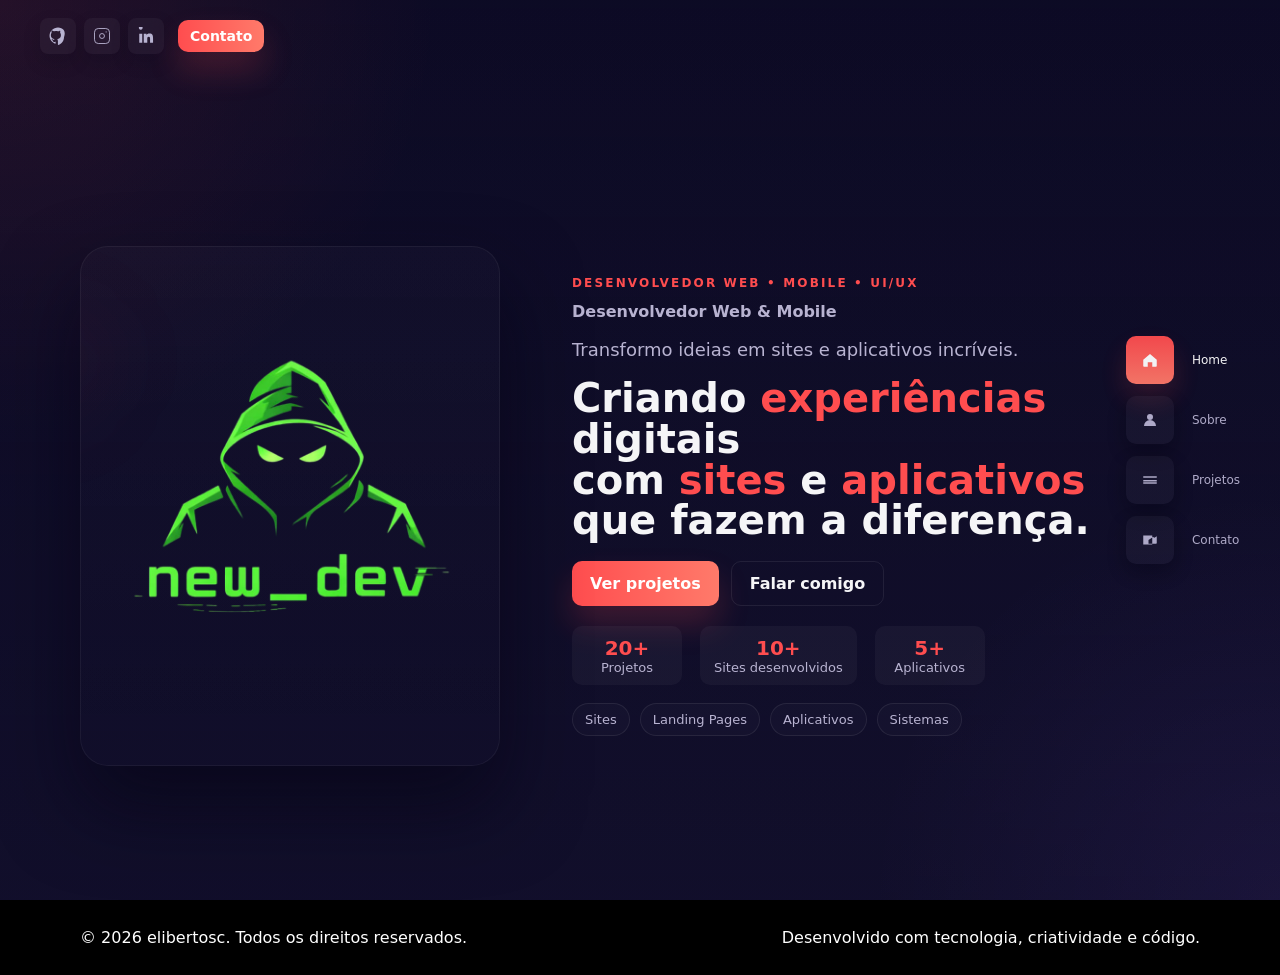
==== commit ffdaad30: "Add files via upload" ====
--- a/index.html
+++ b/index.html
@@ -106,12 +106,11 @@
       <div class="hero-left">
         <!-- Coloque aqui sua foto: substitua assets/images/dev-photo.svg pela sua foto (mesmo nome preferido). -->
       <div class="photo-wrap">
-        <img src="assets/images/foto2.png" alt="Foto de elibertosc" id="devPhoto">
+        <img src="assets/images/dev.png" alt="Foto de elibertosc" id="devPhoto">
       </div>
       </div>
       <div class="hero-right">
         <p class="eyebrow">Desenvolvedor Web • Mobile • UI/UX</p>
-        <h1 class="hello">Olá, eu sou <strong>elibertosc</strong>.</h1>
         <h2 class="subtitle">Desenvolvedor Web & Mobile</h2>
         <p class="lead">Transformo ideias em sites e aplicativos incríveis.</p>
 
